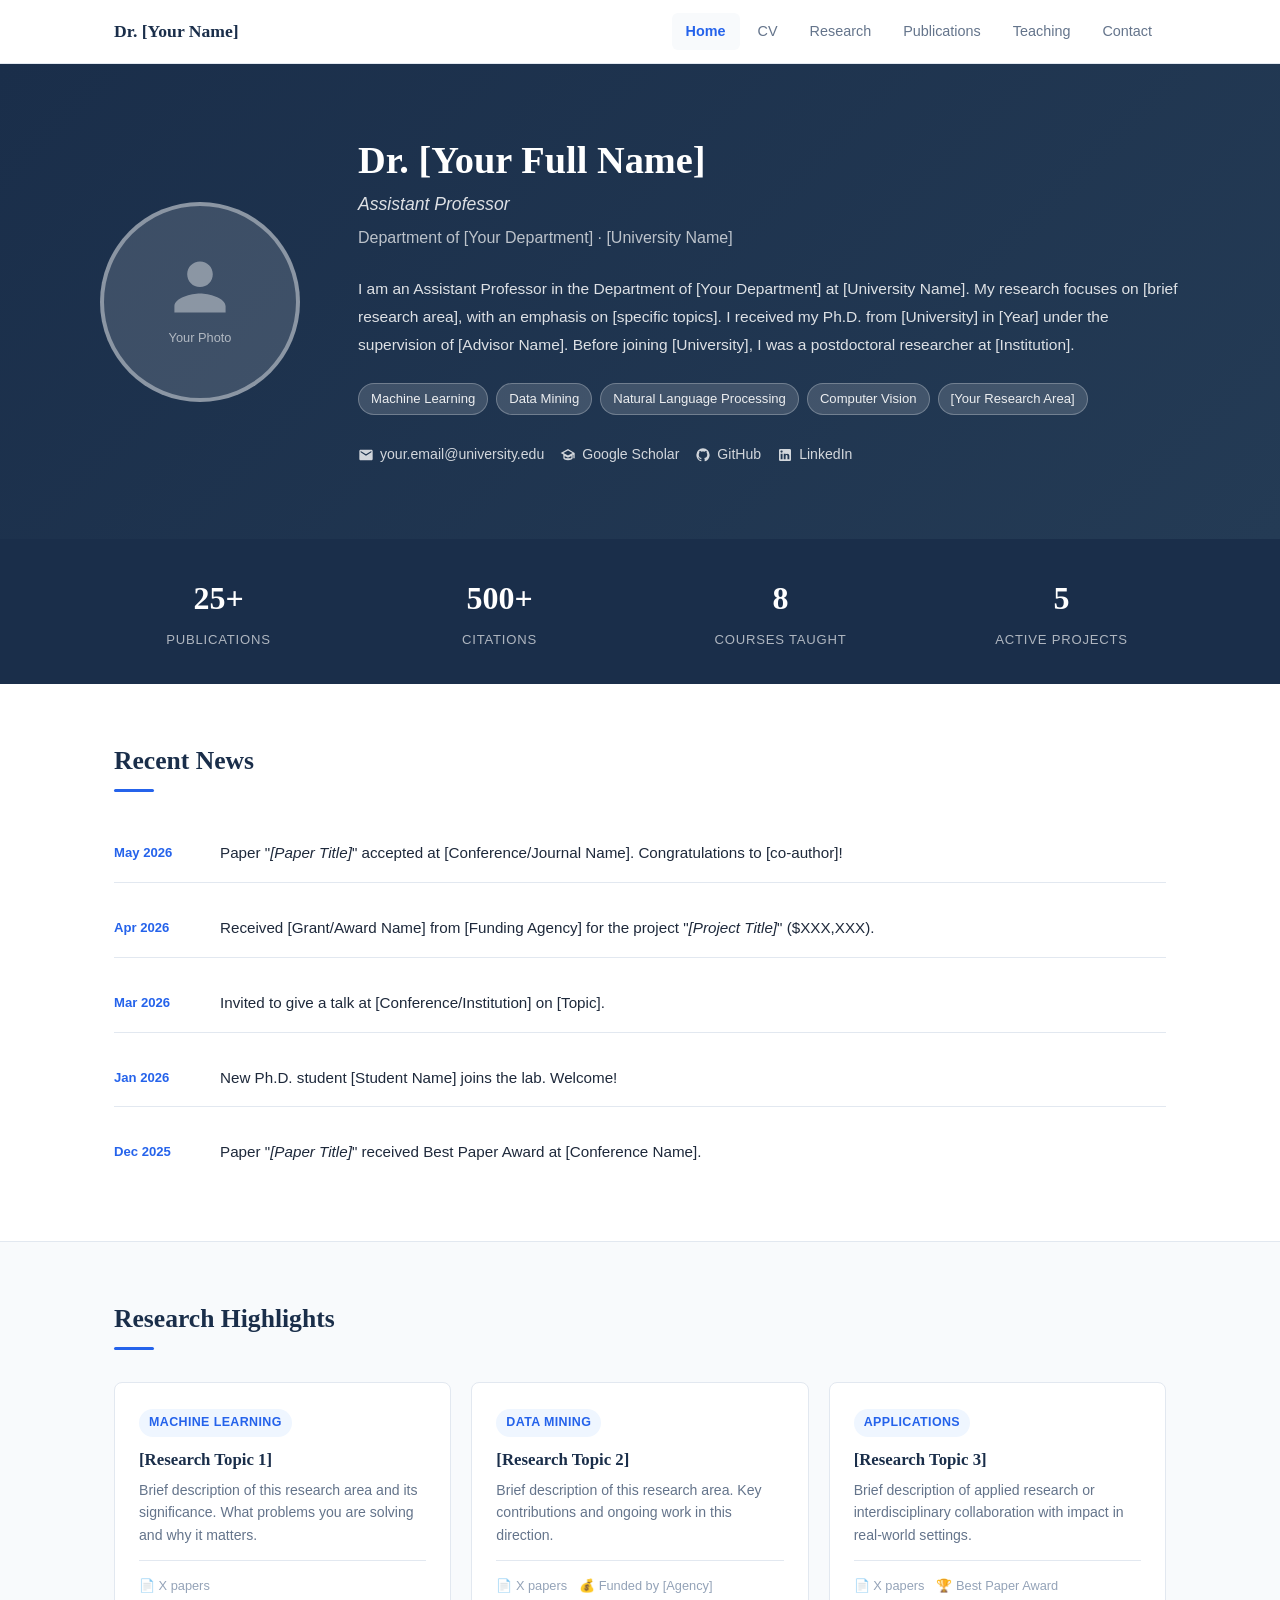
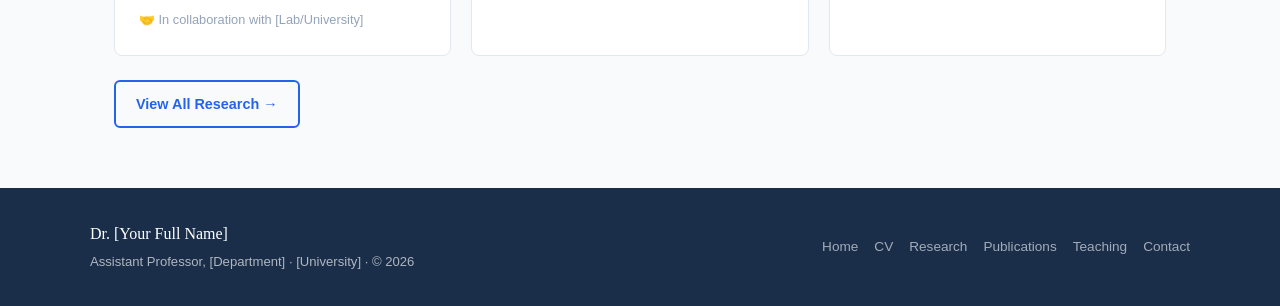
==== index.html @ ef48c54d "Initial commit: personal academic website for Assistant Professor Static HTML/CSS/JS site with Home," ====
<!DOCTYPE html>
<html lang="en">
<head>
  <meta charset="UTF-8" />
  <meta name="viewport" content="width=device-width, initial-scale=1.0" />
  <title>Dr. [Your Name] — Assistant Professor</title>
  <link rel="stylesheet" href="css/style.css" />
</head>
<body>

  <!-- ===== Navigation ===== -->
  <nav class="navbar">
    <div class="nav-container">
      <a href="index.html" class="nav-brand">Dr. [Your Name]</a>
      <button class="hamburger" aria-label="Menu">
        <span></span><span></span><span></span>
      </button>
      <div class="nav-links">
        <a href="index.html" class="active">Home</a>
        <a href="cv.html">CV</a>
        <a href="research.html">Research</a>
        <a href="publications.html">Publications</a>
        <a href="teaching.html">Teaching</a>
        <a href="contact.html">Contact</a>
      </div>
    </div>
  </nav>

  <!-- ===== Hero ===== -->
  <section class="hero">
    <div class="hero-inner">
      <div class="hero-photo">
        <div class="photo-frame">
          <!-- Replace with: <img src="images/photo.jpg" alt="Your Name"> -->
          <div class="photo-placeholder">
            <svg viewBox="0 0 24 24" xmlns="http://www.w3.org/2000/svg">
              <path d="M12 12c2.7 0 4.8-2.1 4.8-4.8S14.7 2.4 12 2.4 7.2 4.5 7.2 7.2 9.3 12 12 12zm0 2.4c-3.2 0-9.6 1.6-9.6 4.8v2.4h19.2v-2.4c0-3.2-6.4-4.8-9.6-4.8z"/>
            </svg>
            <span>Your Photo</span>
          </div>
        </div>
      </div>

      <div class="hero-info">
        <h1>Dr. [Your Full Name]</h1>
        <p class="title">Assistant Professor</p>
        <p class="institution">Department of [Your Department] · [University Name]</p>

        <p class="bio">
          I am an Assistant Professor in the Department of [Your Department] at [University Name].
          My research focuses on [brief research area], with an emphasis on [specific topics].
          I received my Ph.D. from [University] in [Year] under the supervision of [Advisor Name].
          Before joining [University], I was a postdoctoral researcher at [Institution].
        </p>

        <div class="hero-tags">
          <span class="tag">Machine Learning</span>
          <span class="tag">Data Mining</span>
          <span class="tag">Natural Language Processing</span>
          <span class="tag">Computer Vision</span>
          <span class="tag">[Your Research Area]</span>
        </div>

        <div class="hero-contacts">
          <a href="mailto:your.email@university.edu">
            <svg width="16" height="16" viewBox="0 0 24 24" fill="currentColor">
              <path d="M20 4H4c-1.1 0-2 .9-2 2v12c0 1.1.9 2 2 2h16c1.1 0 2-.9 2-2V6c0-1.1-.9-2-2-2zm0 4l-8 5-8-5V6l8 5 8-5v2z"/>
            </svg>
            your.email@university.edu
          </a>
          <a href="https://scholar.google.com" target="_blank" rel="noopener">
            <svg width="16" height="16" viewBox="0 0 24 24" fill="currentColor">
              <path d="M12 3L1 9l4 2.18V17c0 .91 2.5 3 7 3s7-2.09 7-3v-5.82L20 12v5h2V9L12 3zm6.82 6L12 12.72 5.18 9 12 5.28 18.82 9zM17 15.99c0 .23-.71 1.01-5 1.01s-5-.78-5-1V13.4l5 2.6 5-2.6v2.59z"/>
            </svg>
            Google Scholar
          </a>
          <a href="https://github.com/yourusername" target="_blank" rel="noopener">
            <svg width="16" height="16" viewBox="0 0 24 24" fill="currentColor">
              <path d="M12 2A10 10 0 0 0 2 12c0 4.42 2.87 8.17 6.84 9.5.5.08.66-.23.66-.5v-1.69c-2.77.6-3.36-1.34-3.36-1.34-.46-1.16-1.11-1.47-1.11-1.47-.91-.62.07-.6.07-.6 1 .07 1.53 1.03 1.53 1.03.87 1.52 2.34 1.07 2.91.83.09-.65.35-1.09.63-1.34-2.22-.25-4.55-1.11-4.55-4.92 0-1.11.38-2 1.03-2.71-.1-.25-.45-1.29.1-2.64 0 0 .84-.27 2.75 1.02.79-.22 1.65-.33 2.5-.33.85 0 1.71.11 2.5.33 1.91-1.29 2.75-1.02 2.75-1.02.55 1.35.2 2.39.1 2.64.65.71 1.03 1.6 1.03 2.71 0 3.82-2.34 4.66-4.57 4.91.36.31.69.92.69 1.85V21c0 .27.16.59.67.5C19.14 20.16 22 16.42 22 12A10 10 0 0 0 12 2z"/>
            </svg>
            GitHub
          </a>
          <a href="https://linkedin.com" target="_blank" rel="noopener">
            <svg width="16" height="16" viewBox="0 0 24 24" fill="currentColor">
              <path d="M19 3a2 2 0 0 1 2 2v14a2 2 0 0 1-2 2H5a2 2 0 0 1-2-2V5a2 2 0 0 1 2-2h14m-.5 15.5v-5.3a3.26 3.26 0 0 0-3.26-3.26c-.85 0-1.84.52-2.32 1.3v-1.11h-2.79v8.37h2.79v-4.93c0-.77.62-1.4 1.39-1.4a1.4 1.4 0 0 1 1.4 1.4v4.93h2.79M6.88 8.56a1.68 1.68 0 0 0 1.68-1.68c0-.93-.75-1.69-1.68-1.69a1.69 1.69 0 0 0-1.69 1.69c0 .93.76 1.68 1.69 1.68m1.39 9.94v-8.37H5.5v8.37h2.77z"/>
            </svg>
            LinkedIn
          </a>
        </div>
      </div>
    </div>
  </section>

  <!-- ===== Stats Bar ===== -->
  <div class="stats-bar">
    <div class="stats-inner">
      <div class="stat-item">
        <div class="stat-number">25+</div>
        <div class="stat-label">Publications</div>
      </div>
      <div class="stat-item">
        <div class="stat-number">500+</div>
        <div class="stat-label">Citations</div>
      </div>
      <div class="stat-item">
        <div class="stat-number">8</div>
        <div class="stat-label">Courses Taught</div>
      </div>
      <div class="stat-item">
        <div class="stat-number">5</div>
        <div class="stat-label">Active Projects</div>
      </div>
    </div>
  </div>

  <!-- ===== Recent News ===== -->
  <section class="section">
    <div class="container">
      <h2 class="section-title">Recent News</h2>
      <div class="section-divider"></div>

      <div class="news-list">
        <div class="news-item">
          <span class="news-date">May 2026</span>
          <p class="news-text">Paper "<em>[Paper Title]</em>" accepted at [Conference/Journal Name]. Congratulations to [co-author]!</p>
        </div>
        <div class="news-item">
          <span class="news-date">Apr 2026</span>
          <p class="news-text">Received [Grant/Award Name] from [Funding Agency] for the project "<em>[Project Title]</em>" ($XXX,XXX).</p>
        </div>
        <div class="news-item">
          <span class="news-date">Mar 2026</span>
          <p class="news-text">Invited to give a talk at [Conference/Institution] on [Topic].</p>
        </div>
        <div class="news-item">
          <span class="news-date">Jan 2026</span>
          <p class="news-text">New Ph.D. student [Student Name] joins the lab. Welcome!</p>
        </div>
        <div class="news-item">
          <span class="news-date">Dec 2025</span>
          <p class="news-text">Paper "<em>[Paper Title]</em>" received Best Paper Award at [Conference Name].</p>
        </div>
      </div>
    </div>
  </section>

  <!-- ===== Research Highlights ===== -->
  <section class="section section-alt">
    <div class="container">
      <h2 class="section-title">Research Highlights</h2>
      <div class="section-divider"></div>

      <div class="cards-grid">
        <div class="card">
          <span class="card-tag">Machine Learning</span>
          <h3>[Research Topic 1]</h3>
          <p>Brief description of this research area and its significance. What problems you are solving and why it matters.</p>
          <div class="card-meta">
            <span>📄 X papers</span>
            <span>🤝 In collaboration with [Lab/University]</span>
          </div>
        </div>
        <div class="card">
          <span class="card-tag">Data Mining</span>
          <h3>[Research Topic 2]</h3>
          <p>Brief description of this research area. Key contributions and ongoing work in this direction.</p>
          <div class="card-meta">
            <span>📄 X papers</span>
            <span>💰 Funded by [Agency]</span>
          </div>
        </div>
        <div class="card">
          <span class="card-tag">Applications</span>
          <h3>[Research Topic 3]</h3>
          <p>Brief description of applied research or interdisciplinary collaboration with impact in real-world settings.</p>
          <div class="card-meta">
            <span>📄 X papers</span>
            <span>🏆 Best Paper Award</span>
          </div>
        </div>
      </div>

      <div style="margin-top: 24px;">
        <a href="research.html" class="btn btn-outline">View All Research →</a>
      </div>
    </div>
  </section>

  <!-- ===== Footer ===== -->
  <footer class="footer">
    <div class="footer-inner">
      <div>
        <div class="footer-name">Dr. [Your Full Name]</div>
        <div class="footer-copy">Assistant Professor, [Department] · [University] · © 2026</div>
      </div>
      <div class="footer-links">
        <a href="index.html">Home</a>
        <a href="cv.html">CV</a>
        <a href="research.html">Research</a>
        <a href="publications.html">Publications</a>
        <a href="teaching.html">Teaching</a>
        <a href="contact.html">Contact</a>
      </div>
    </div>
  </footer>

  <script src="js/main.js"></script>
</body>
</html>
---- css/style.css ----
/* =========================================
   Variables & Reset
   ========================================= */
:root {
  --primary: #1a2e4a;
  --accent: #2563eb;
  --accent-light: #3b82f6;
  --bg: #ffffff;
  --bg-alt: #f8fafc;
  --bg-card: #ffffff;
  --border: #e2e8f0;
  --text: #1e293b;
  --text-muted: #64748b;
  --text-light: #94a3b8;
  --nav-height: 64px;
  --max-width: 1100px;
  --shadow: 0 1px 3px rgba(0,0,0,0.08), 0 4px 16px rgba(0,0,0,0.06);
  --radius: 8px;
}

*, *::before, *::after { box-sizing: border-box; margin: 0; padding: 0; }

html { scroll-behavior: smooth; font-size: 16px; }

body {
  font-family: -apple-system, BlinkMacSystemFont, 'Segoe UI', Roboto, 'Helvetica Neue', Arial, sans-serif;
  color: var(--text);
  background: var(--bg);
  line-height: 1.7;
  padding-top: var(--nav-height);
}

a { color: var(--accent); text-decoration: none; transition: color 0.2s; }
a:hover { color: var(--primary); text-decoration: underline; }

ul { list-style: none; }
img { max-width: 100%; display: block; }

h1, h2, h3, h4 {
  font-family: Georgia, 'Times New Roman', serif;
  color: var(--primary);
  line-height: 1.3;
}

/* =========================================
   Navigation
   ========================================= */
.navbar {
  position: fixed;
  top: 0; left: 0; right: 0;
  height: var(--nav-height);
  background: var(--bg);
  border-bottom: 1px solid var(--border);
  z-index: 1000;
  display: flex;
  align-items: center;
}

.nav-container {
  max-width: var(--max-width);
  margin: 0 auto;
  padding: 0 24px;
  width: 100%;
  display: flex;
  align-items: center;
  justify-content: space-between;
}

.nav-brand {
  font-family: Georgia, serif;
  font-size: 1.1rem;
  font-weight: bold;
  color: var(--primary);
  text-decoration: none;
  white-space: nowrap;
}
.nav-brand:hover { color: var(--accent); text-decoration: none; }

.nav-links {
  display: flex;
  align-items: center;
  gap: 4px;
}

.nav-links a {
  padding: 6px 14px;
  border-radius: 6px;
  font-size: 0.9rem;
  font-weight: 500;
  color: var(--text-muted);
  text-decoration: none;
  transition: background 0.2s, color 0.2s;
}
.nav-links a:hover,
.nav-links a.active {
  background: var(--bg-alt);
  color: var(--primary);
  text-decoration: none;
}
.nav-links a.active {
  color: var(--accent);
  font-weight: 600;
}

.hamburger {
  display: none;
  flex-direction: column;
  gap: 5px;
  background: none;
  border: none;
  cursor: pointer;
  padding: 4px;
}
.hamburger span {
  display: block;
  width: 24px;
  height: 2px;
  background: var(--primary);
  border-radius: 2px;
  transition: all 0.3s;
}

/* =========================================
   Page Header
   ========================================= */
.page-header {
  background: linear-gradient(135deg, var(--primary) 0%, #243b55 100%);
  padding: 56px 24px;
  text-align: center;
}

.page-header h1 {
  color: #fff;
  font-size: 2rem;
  margin-bottom: 8px;
}

.page-header p {
  color: rgba(255,255,255,0.75);
  font-size: 1rem;
}

/* =========================================
   Container
   ========================================= */
.container {
  max-width: var(--max-width);
  margin: 0 auto;
  padding: 0 24px;
}

.section {
  padding: 60px 0;
}

.section + .section {
  border-top: 1px solid var(--border);
}

.section-alt {
  background: var(--bg-alt);
}

.section-title {
  font-size: 1.6rem;
  margin-bottom: 8px;
  color: var(--primary);
}

.section-subtitle {
  color: var(--text-muted);
  margin-bottom: 32px;
  font-size: 0.95rem;
}

.section-divider {
  width: 40px;
  height: 3px;
  background: var(--accent);
  border-radius: 2px;
  margin: 12px 0 32px 0;
}

/* =========================================
   Hero (Home Page)
   ========================================= */
.hero {
  background: linear-gradient(135deg, var(--primary) 0%, #243b55 100%);
  padding: 72px 24px;
}

.hero-inner {
  max-width: var(--max-width);
  margin: 0 auto;
  display: grid;
  grid-template-columns: 220px 1fr;
  gap: 48px;
  align-items: center;
}

.hero-photo {
  display: flex;
  flex-direction: column;
  align-items: center;
  gap: 16px;
}

.photo-frame {
  width: 200px;
  height: 200px;
  border-radius: 50%;
  background: rgba(255,255,255,0.15);
  border: 4px solid rgba(255,255,255,0.4);
  overflow: hidden;
  display: flex;
  align-items: center;
  justify-content: center;
}

.photo-frame img {
  width: 100%;
  height: 100%;
  object-fit: cover;
}

.photo-placeholder {
  display: flex;
  flex-direction: column;
  align-items: center;
  gap: 8px;
  color: rgba(255,255,255,0.6);
  font-size: 0.8rem;
  text-align: center;
}

.photo-placeholder svg {
  width: 64px;
  height: 64px;
  fill: rgba(255,255,255,0.4);
}

.hero-info h1 {
  color: #fff;
  font-size: 2.4rem;
  margin-bottom: 4px;
}

.hero-info .title {
  color: rgba(255,255,255,0.85);
  font-size: 1.1rem;
  font-style: italic;
  margin-bottom: 4px;
}

.hero-info .institution {
  color: rgba(255,255,255,0.7);
  font-size: 1rem;
  margin-bottom: 24px;
}

.hero-info .bio {
  color: rgba(255,255,255,0.85);
  line-height: 1.8;
  margin-bottom: 24px;
  font-size: 0.97rem;
}

.hero-tags {
  display: flex;
  flex-wrap: wrap;
  gap: 8px;
  margin-bottom: 28px;
}

.tag {
  background: rgba(255,255,255,0.15);
  color: rgba(255,255,255,0.9);
  padding: 4px 12px;
  border-radius: 20px;
  font-size: 0.82rem;
  border: 1px solid rgba(255,255,255,0.25);
}

.hero-contacts {
  display: flex;
  flex-wrap: wrap;
  gap: 16px;
}

.hero-contacts a {
  color: rgba(255,255,255,0.8);
  font-size: 0.88rem;
  display: flex;
  align-items: center;
  gap: 6px;
  text-decoration: none;
  transition: color 0.2s;
}
.hero-contacts a:hover { color: #fff; text-decoration: none; }

/* =========================================
   News / Updates
   ========================================= */
.news-list {
  display: flex;
  flex-direction: column;
  gap: 16px;
}

.news-item {
  display: grid;
  grid-template-columns: 90px 1fr;
  gap: 16px;
  padding: 16px 0;
  border-bottom: 1px solid var(--border);
}

.news-item:last-child { border-bottom: none; }

.news-date {
  font-size: 0.82rem;
  color: var(--accent);
  font-weight: 600;
  padding-top: 2px;
  white-space: nowrap;
}

.news-text {
  font-size: 0.95rem;
  color: var(--text);
}

/* =========================================
   Cards
   ========================================= */
.cards-grid {
  display: grid;
  grid-template-columns: repeat(auto-fill, minmax(300px, 1fr));
  gap: 20px;
}

.card {
  background: var(--bg-card);
  border: 1px solid var(--border);
  border-radius: var(--radius);
  padding: 24px;
  transition: box-shadow 0.2s, transform 0.2s;
}

.card:hover {
  box-shadow: var(--shadow);
  transform: translateY(-2px);
}

.card-tag {
  display: inline-block;
  background: #eff6ff;
  color: var(--accent);
  padding: 3px 10px;
  border-radius: 20px;
  font-size: 0.78rem;
  font-weight: 600;
  margin-bottom: 12px;
  text-transform: uppercase;
  letter-spacing: 0.03em;
}

.card h3 {
  font-size: 1.05rem;
  margin-bottom: 8px;
  color: var(--primary);
}

.card p {
  font-size: 0.88rem;
  color: var(--text-muted);
  line-height: 1.6;
}

.card-meta {
  margin-top: 14px;
  padding-top: 14px;
  border-top: 1px solid var(--border);
  display: flex;
  flex-wrap: wrap;
  gap: 12px;
}

.card-meta span {
  font-size: 0.8rem;
  color: var(--text-light);
  display: flex;
  align-items: center;
  gap: 4px;
}

/* =========================================
   CV / Timeline
   ========================================= */
.cv-section {
  margin-bottom: 48px;
}

.cv-section-title {
  font-size: 1.2rem;
  color: var(--primary);
  font-family: Georgia, serif;
  padding-bottom: 10px;
  border-bottom: 2px solid var(--accent);
  margin-bottom: 24px;
  display: flex;
  align-items: center;
  gap: 10px;
}

.cv-section-title svg {
  width: 20px;
  height: 20px;
  color: var(--accent);
}

.timeline {
  display: flex;
  flex-direction: column;
  gap: 24px;
}

.timeline-item {
  display: grid;
  grid-template-columns: 140px 1fr;
  gap: 20px;
}

.timeline-year {
  font-size: 0.88rem;
  font-weight: 600;
  color: var(--accent);
  padding-top: 3px;
  white-space: nowrap;
}

.timeline-content h4 {
  font-size: 1rem;
  font-family: Georgia, serif;
  color: var(--primary);
  margin-bottom: 4px;
}

.timeline-content .org {
  font-size: 0.9rem;
  color: var(--text-muted);
  margin-bottom: 4px;
}

.timeline-content .desc {
  font-size: 0.88rem;
  color: var(--text-muted);
}

/* =========================================
   Publications
   ========================================= */
.pub-list {
  display: flex;
  flex-direction: column;
  gap: 0;
}

.pub-item {
  padding: 20px 0;
  border-bottom: 1px solid var(--border);
  display: grid;
  grid-template-columns: 48px 1fr;
  gap: 16px;
  align-items: start;
}

.pub-number {
  font-size: 1.1rem;
  font-weight: 700;
  color: var(--accent);
  font-family: Georgia, serif;
  padding-top: 2px;
}

.pub-content .pub-title {
  font-size: 1rem;
  font-weight: 600;
  color: var(--primary);
  margin-bottom: 4px;
  line-height: 1.4;
}

.pub-content .pub-authors {
  font-size: 0.88rem;
  color: var(--text-muted);
  margin-bottom: 4px;
}

.pub-content .pub-venue {
  font-size: 0.88rem;
  color: var(--text);
  font-style: italic;
  margin-bottom: 8px;
}

.pub-links {
  display: flex;
  gap: 10px;
  flex-wrap: wrap;
}

.pub-badge {
  font-size: 0.75rem;
  padding: 2px 10px;
  border-radius: 4px;
  font-weight: 600;
  text-decoration: none;
  transition: opacity 0.2s;
}
.pub-badge:hover { opacity: 0.8; text-decoration: none; }
.badge-pdf { background: #fee2e2; color: #dc2626; }
.badge-doi { background: #eff6ff; color: #2563eb; }
.badge-code { background: #f0fdf4; color: #16a34a; }
.badge-slides { background: #fefce8; color: #ca8a04; }

.pub-year-group {
  margin-bottom: 40px;
}

.pub-year-label {
  font-size: 1.3rem;
  font-family: Georgia, serif;
  color: var(--primary);
  margin-bottom: 0;
  padding: 8px 16px;
  background: var(--bg-alt);
  border-left: 4px solid var(--accent);
  border-radius: 0 var(--radius) var(--radius) 0;
}

/* =========================================
   Research
   ========================================= */
.research-area {
  background: var(--bg-card);
  border: 1px solid var(--border);
  border-radius: var(--radius);
  padding: 28px;
  margin-bottom: 20px;
  display: grid;
  grid-template-columns: 56px 1fr;
  gap: 20px;
  align-items: start;
  transition: box-shadow 0.2s;
}
.research-area:hover { box-shadow: var(--shadow); }

.research-icon {
  width: 56px;
  height: 56px;
  background: #eff6ff;
  border-radius: 12px;
  display: flex;
  align-items: center;
  justify-content: center;
  font-size: 1.6rem;
}

.research-area h3 {
  font-size: 1.1rem;
  margin-bottom: 8px;
  color: var(--primary);
}

.research-area p {
  font-size: 0.9rem;
  color: var(--text-muted);
  line-height: 1.7;
}

.research-keywords {
  margin-top: 10px;
  display: flex;
  flex-wrap: wrap;
  gap: 6px;
}

.keyword {
  background: var(--bg-alt);
  color: var(--text-muted);
  padding: 2px 10px;
  border-radius: 20px;
  font-size: 0.78rem;
  border: 1px solid var(--border);
}

/* =========================================
   Contact
   ========================================= */
.contact-grid {
  display: grid;
  grid-template-columns: 1fr 1fr;
  gap: 32px;
}

.contact-block h3 {
  font-size: 1.05rem;
  margin-bottom: 16px;
  padding-bottom: 8px;
  border-bottom: 2px solid var(--accent);
}

.contact-item {
  display: flex;
  align-items: flex-start;
  gap: 12px;
  margin-bottom: 16px;
}

.contact-icon {
  width: 36px;
  height: 36px;
  background: #eff6ff;
  border-radius: 8px;
  display: flex;
  align-items: center;
  justify-content: center;
  flex-shrink: 0;
  font-size: 1rem;
}

.contact-label {
  font-size: 0.8rem;
  color: var(--text-light);
  margin-bottom: 2px;
}

.contact-value {
  font-size: 0.92rem;
  color: var(--text);
}

/* =========================================
   Stats Bar (Home)
   ========================================= */
.stats-bar {
  background: var(--primary);
  padding: 32px 24px;
}

.stats-inner {
  max-width: var(--max-width);
  margin: 0 auto;
  display: grid;
  grid-template-columns: repeat(4, 1fr);
  gap: 24px;
  text-align: center;
}

.stat-item .stat-number {
  font-size: 2rem;
  font-weight: 700;
  color: #fff;
  font-family: Georgia, serif;
}

.stat-item .stat-label {
  font-size: 0.82rem;
  color: rgba(255,255,255,0.65);
  text-transform: uppercase;
  letter-spacing: 0.06em;
  margin-top: 4px;
}

/* =========================================
   CV Download Button
   ========================================= */
.btn {
  display: inline-flex;
  align-items: center;
  gap: 8px;
  padding: 10px 20px;
  border-radius: 6px;
  font-size: 0.9rem;
  font-weight: 600;
  text-decoration: none;
  transition: all 0.2s;
  cursor: pointer;
  border: none;
}

.btn-primary {
  background: var(--accent);
  color: #fff;
}
.btn-primary:hover {
  background: var(--primary);
  color: #fff;
  text-decoration: none;
}

.btn-outline {
  background: transparent;
  color: var(--accent);
  border: 2px solid var(--accent);
}
.btn-outline:hover {
  background: var(--accent);
  color: #fff;
  text-decoration: none;
}

/* =========================================
   Footer
   ========================================= */
.footer {
  background: var(--primary);
  color: rgba(255,255,255,0.65);
  padding: 32px 24px;
  margin-top: 0;
}

.footer-inner {
  max-width: var(--max-width);
  margin: 0 auto;
  display: flex;
  justify-content: space-between;
  align-items: center;
  flex-wrap: wrap;
  gap: 16px;
}

.footer-name {
  color: #fff;
  font-family: Georgia, serif;
  font-size: 1rem;
  margin-bottom: 4px;
}

.footer-copy {
  font-size: 0.82rem;
}

.footer-links {
  display: flex;
  gap: 16px;
}

.footer-links a {
  color: rgba(255,255,255,0.6);
  font-size: 0.85rem;
  text-decoration: none;
  transition: color 0.2s;
}
.footer-links a:hover {
  color: #fff;
  text-decoration: none;
}

/* =========================================
   Utility
   ========================================= */
.text-muted { color: var(--text-muted); }
.text-accent { color: var(--accent); }
.mb-0 { margin-bottom: 0; }
.mt-4 { margin-top: 16px; }
.mt-8 { margin-top: 32px; }

/* =========================================
   Responsive
   ========================================= */
@media (max-width: 768px) {
  .hamburger { display: flex; }

  .nav-links {
    display: none;
    position: absolute;
    top: var(--nav-height);
    left: 0; right: 0;
    background: var(--bg);
    border-bottom: 1px solid var(--border);
    flex-direction: column;
    padding: 12px 16px;
    gap: 2px;
  }

  .nav-links.open { display: flex; }
  .nav-links a { padding: 10px 14px; width: 100%; }

  .hero-inner {
    grid-template-columns: 1fr;
    text-align: center;
  }

  .hero-photo { align-items: center; }

  .hero-contacts, .hero-tags {
    justify-content: center;
  }

  .hero-info h1 { font-size: 1.8rem; }

  .timeline-item {
    grid-template-columns: 1fr;
    gap: 4px;
  }

  .pub-item {
    grid-template-columns: 36px 1fr;
    gap: 10px;
  }

  .contact-grid {
    grid-template-columns: 1fr;
  }

  .stats-inner {
    grid-template-columns: repeat(2, 1fr);
  }

  .research-area {
    grid-template-columns: 1fr;
  }

  .cards-grid {
    grid-template-columns: 1fr;
  }

  .footer-inner {
    flex-direction: column;
    text-align: center;
  }
}
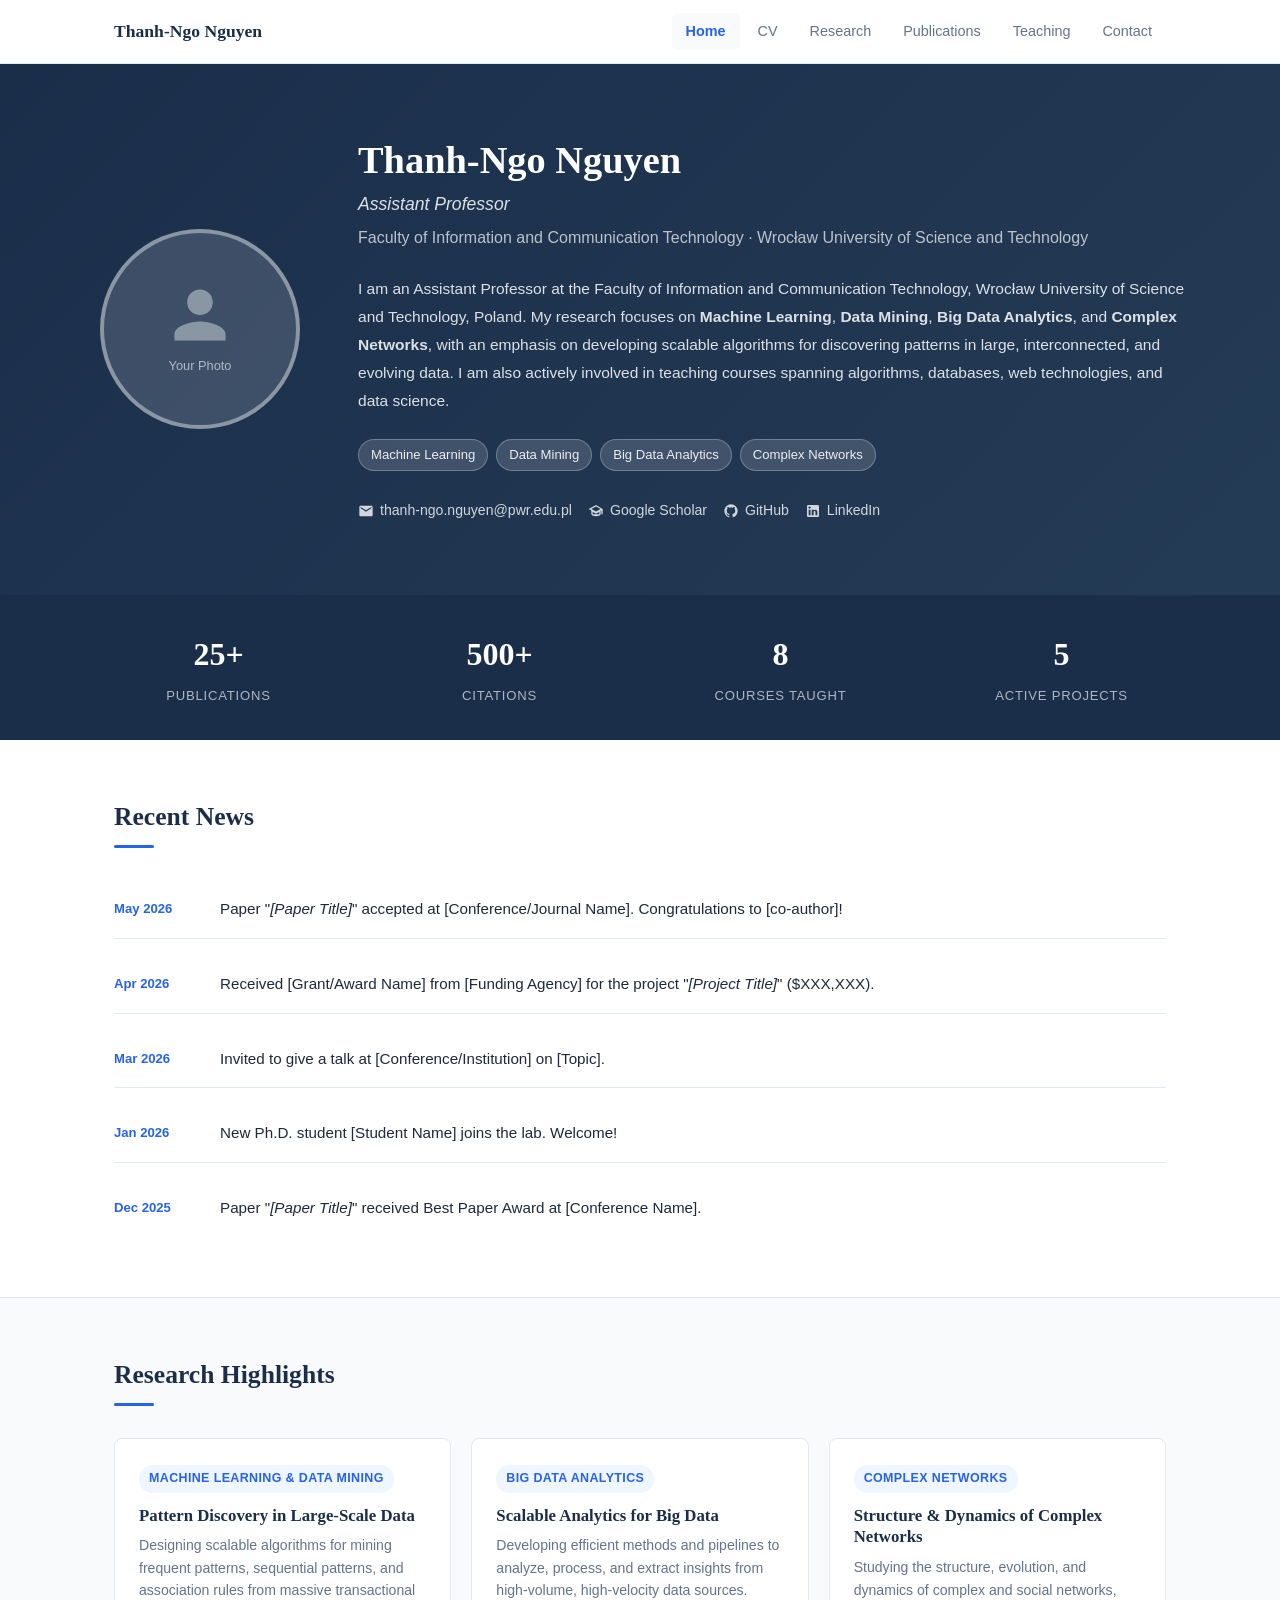
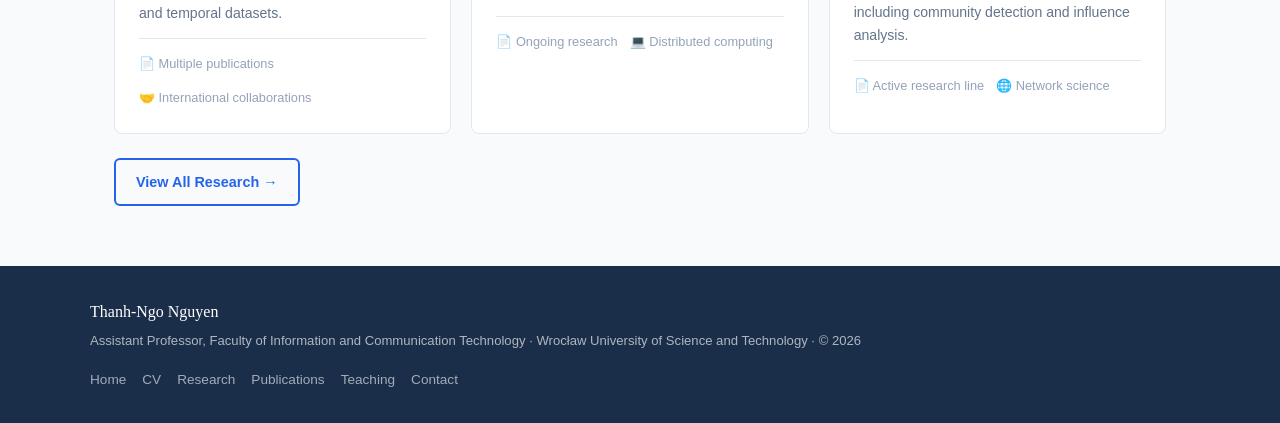
==== commit d4efc086: "Personalize site with Thanh-Ngo Nguyen's real info Fill in name, affiliation (Wrocław University of " ====
--- a/index.html
+++ b/index.html
@@ -3,7 +3,7 @@
 <head>
   <meta charset="UTF-8" />
   <meta name="viewport" content="width=device-width, initial-scale=1.0" />
-  <title>Dr. [Your Name] — Assistant Professor</title>
+  <title>Thanh-Ngo Nguyen — Assistant Professor</title>
   <link rel="stylesheet" href="css/style.css" />
 </head>
 <body>
@@ -11,7 +11,7 @@
   <!-- ===== Navigation ===== -->
   <nav class="navbar">
     <div class="nav-container">
-      <a href="index.html" class="nav-brand">Dr. [Your Name]</a>
+      <a href="index.html" class="nav-brand">Thanh-Ngo Nguyen</a>
       <button class="hamburger" aria-label="Menu">
         <span></span><span></span><span></span>
       </button>
@@ -42,31 +42,32 @@
       </div>
 
       <div class="hero-info">
-        <h1>Dr. [Your Full Name]</h1>
+        <h1>Thanh-Ngo Nguyen</h1>
         <p class="title">Assistant Professor</p>
-        <p class="institution">Department of [Your Department] · [University Name]</p>
+        <p class="institution">Faculty of Information and Communication Technology · Wrocław University of Science and Technology</p>
 
         <p class="bio">
-          I am an Assistant Professor in the Department of [Your Department] at [University Name].
-          My research focuses on [brief research area], with an emphasis on [specific topics].
-          I received my Ph.D. from [University] in [Year] under the supervision of [Advisor Name].
-          Before joining [University], I was a postdoctoral researcher at [Institution].
+          I am an Assistant Professor at the Faculty of Information and Communication Technology,
+          Wrocław University of Science and Technology, Poland. My research focuses on
+          <strong>Machine Learning</strong>, <strong>Data Mining</strong>, <strong>Big Data Analytics</strong>,
+          and <strong>Complex Networks</strong>, with an emphasis on developing scalable algorithms
+          for discovering patterns in large, interconnected, and evolving data. I am also actively
+          involved in teaching courses spanning algorithms, databases, web technologies, and data science.
         </p>
 
         <div class="hero-tags">
           <span class="tag">Machine Learning</span>
           <span class="tag">Data Mining</span>
-          <span class="tag">Natural Language Processing</span>
-          <span class="tag">Computer Vision</span>
-          <span class="tag">[Your Research Area]</span>
+          <span class="tag">Big Data Analytics</span>
+          <span class="tag">Complex Networks</span>
         </div>
 
         <div class="hero-contacts">
-          <a href="mailto:your.email@university.edu">
+          <a href="mailto:thanh-ngo.nguyen@pwr.edu.pl">
             <svg width="16" height="16" viewBox="0 0 24 24" fill="currentColor">
               <path d="M20 4H4c-1.1 0-2 .9-2 2v12c0 1.1.9 2 2 2h16c1.1 0 2-.9 2-2V6c0-1.1-.9-2-2-2zm0 4l-8 5-8-5V6l8 5 8-5v2z"/>
             </svg>
-            your.email@university.edu
+            thanh-ngo.nguyen@pwr.edu.pl
           </a>
           <a href="https://scholar.google.com" target="_blank" rel="noopener">
             <svg width="16" height="16" viewBox="0 0 24 24" fill="currentColor">
@@ -74,7 +75,7 @@
             </svg>
             Google Scholar
           </a>
-          <a href="https://github.com/yourusername" target="_blank" rel="noopener">
+          <a href="https://github.com/ngont" target="_blank" rel="noopener">
             <svg width="16" height="16" viewBox="0 0 24 24" fill="currentColor">
               <path d="M12 2A10 10 0 0 0 2 12c0 4.42 2.87 8.17 6.84 9.5.5.08.66-.23.66-.5v-1.69c-2.77.6-3.36-1.34-3.36-1.34-.46-1.16-1.11-1.47-1.11-1.47-.91-.62.07-.6.07-.6 1 .07 1.53 1.03 1.53 1.03.87 1.52 2.34 1.07 2.91.83.09-.65.35-1.09.63-1.34-2.22-.25-4.55-1.11-4.55-4.92 0-1.11.38-2 1.03-2.71-.1-.25-.45-1.29.1-2.64 0 0 .84-.27 2.75 1.02.79-.22 1.65-.33 2.5-.33.85 0 1.71.11 2.5.33 1.91-1.29 2.75-1.02 2.75-1.02.55 1.35.2 2.39.1 2.64.65.71 1.03 1.6 1.03 2.71 0 3.82-2.34 4.66-4.57 4.91.36.31.69.92.69 1.85V21c0 .27.16.59.67.5C19.14 20.16 22 16.42 22 12A10 10 0 0 0 12 2z"/>
             </svg>
@@ -152,30 +153,30 @@
 
       <div class="cards-grid">
         <div class="card">
-          <span class="card-tag">Machine Learning</span>
-          <h3>[Research Topic 1]</h3>
-          <p>Brief description of this research area and its significance. What problems you are solving and why it matters.</p>
+          <span class="card-tag">Machine Learning &amp; Data Mining</span>
+          <h3>Pattern Discovery in Large-Scale Data</h3>
+          <p>Designing scalable algorithms for mining frequent patterns, sequential patterns, and association rules from massive transactional and temporal datasets.</p>
           <div class="card-meta">
-            <span>📄 X papers</span>
-            <span>🤝 In collaboration with [Lab/University]</span>
+            <span>📄 Multiple publications</span>
+            <span>🤝 International collaborations</span>
           </div>
         </div>
         <div class="card">
-          <span class="card-tag">Data Mining</span>
-          <h3>[Research Topic 2]</h3>
-          <p>Brief description of this research area. Key contributions and ongoing work in this direction.</p>
+          <span class="card-tag">Big Data Analytics</span>
+          <h3>Scalable Analytics for Big Data</h3>
+          <p>Developing efficient methods and pipelines to analyze, process, and extract insights from high-volume, high-velocity data sources.</p>
           <div class="card-meta">
-            <span>📄 X papers</span>
-            <span>💰 Funded by [Agency]</span>
+            <span>📄 Ongoing research</span>
+            <span>💻 Distributed computing</span>
           </div>
         </div>
         <div class="card">
-          <span class="card-tag">Applications</span>
-          <h3>[Research Topic 3]</h3>
-          <p>Brief description of applied research or interdisciplinary collaboration with impact in real-world settings.</p>
+          <span class="card-tag">Complex Networks</span>
+          <h3>Structure &amp; Dynamics of Complex Networks</h3>
+          <p>Studying the structure, evolution, and dynamics of complex and social networks, including community detection and influence analysis.</p>
           <div class="card-meta">
-            <span>📄 X papers</span>
-            <span>🏆 Best Paper Award</span>
+            <span>📄 Active research line</span>
+            <span>🌐 Network science</span>
           </div>
         </div>
       </div>
@@ -190,8 +191,8 @@
   <footer class="footer">
     <div class="footer-inner">
       <div>
-        <div class="footer-name">Dr. [Your Full Name]</div>
-        <div class="footer-copy">Assistant Professor, [Department] · [University] · © 2026</div>
+        <div class="footer-name">Thanh-Ngo Nguyen</div>
+        <div class="footer-copy">Assistant Professor, Faculty of Information and Communication Technology · Wrocław University of Science and Technology · © 2026</div>
       </div>
       <div class="footer-links">
         <a href="index.html">Home</a>
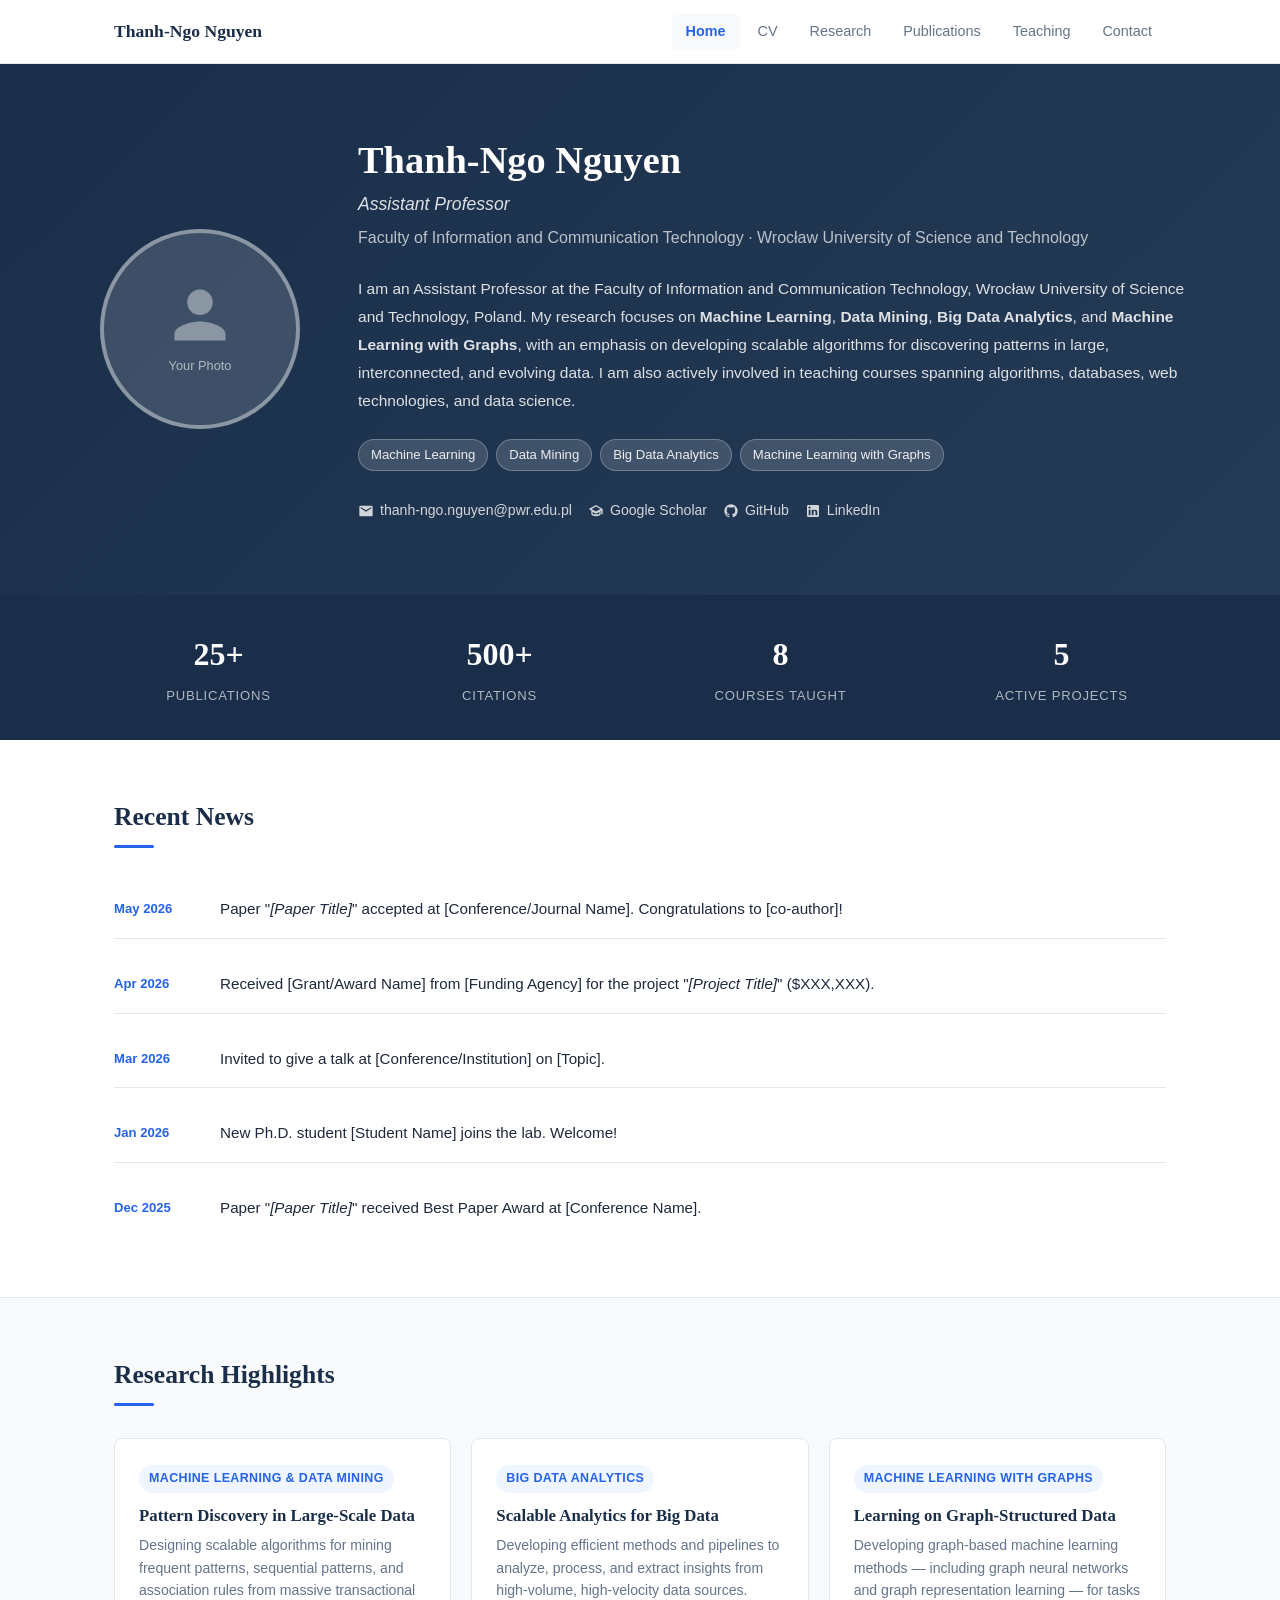
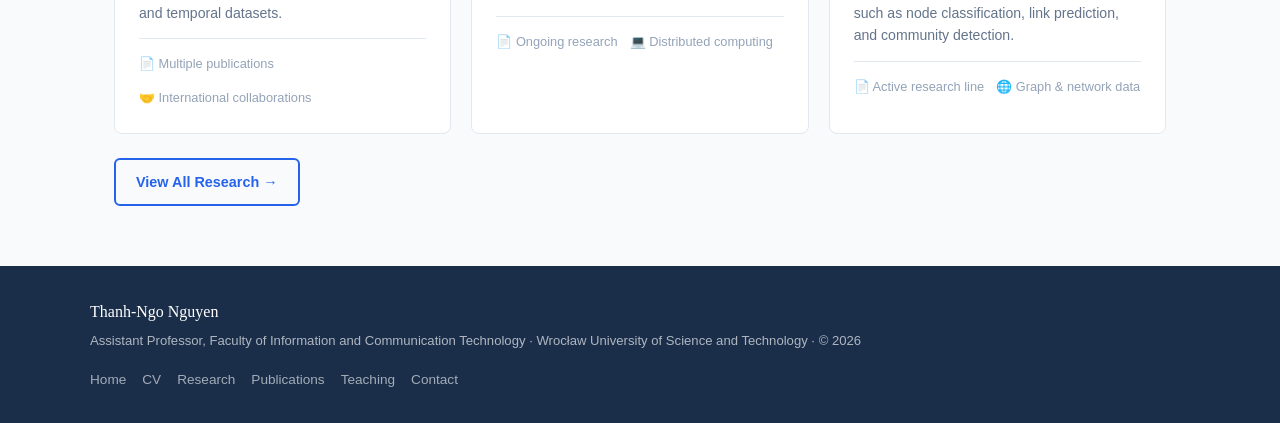
==== commit ada88abf: "Update research focus and add new course Replace "Complex Networks" research field with "Machine Lea" ====
--- a/index.html
+++ b/index.html
@@ -50,7 +50,7 @@
           I am an Assistant Professor at the Faculty of Information and Communication Technology,
           Wrocław University of Science and Technology, Poland. My research focuses on
           <strong>Machine Learning</strong>, <strong>Data Mining</strong>, <strong>Big Data Analytics</strong>,
-          and <strong>Complex Networks</strong>, with an emphasis on developing scalable algorithms
+          and <strong>Machine Learning with Graphs</strong>, with an emphasis on developing scalable algorithms
           for discovering patterns in large, interconnected, and evolving data. I am also actively
           involved in teaching courses spanning algorithms, databases, web technologies, and data science.
         </p>
@@ -59,7 +59,7 @@
           <span class="tag">Machine Learning</span>
           <span class="tag">Data Mining</span>
           <span class="tag">Big Data Analytics</span>
-          <span class="tag">Complex Networks</span>
+          <span class="tag">Machine Learning with Graphs</span>
         </div>
 
         <div class="hero-contacts">
@@ -171,12 +171,12 @@
           </div>
         </div>
         <div class="card">
-          <span class="card-tag">Complex Networks</span>
-          <h3>Structure &amp; Dynamics of Complex Networks</h3>
-          <p>Studying the structure, evolution, and dynamics of complex and social networks, including community detection and influence analysis.</p>
+          <span class="card-tag">Machine Learning with Graphs</span>
+          <h3>Learning on Graph-Structured Data</h3>
+          <p>Developing graph-based machine learning methods — including graph neural networks and graph representation learning — for tasks such as node classification, link prediction, and community detection.</p>
           <div class="card-meta">
             <span>📄 Active research line</span>
-            <span>🌐 Network science</span>
+            <span>🌐 Graph &amp; network data</span>
           </div>
         </div>
       </div>
